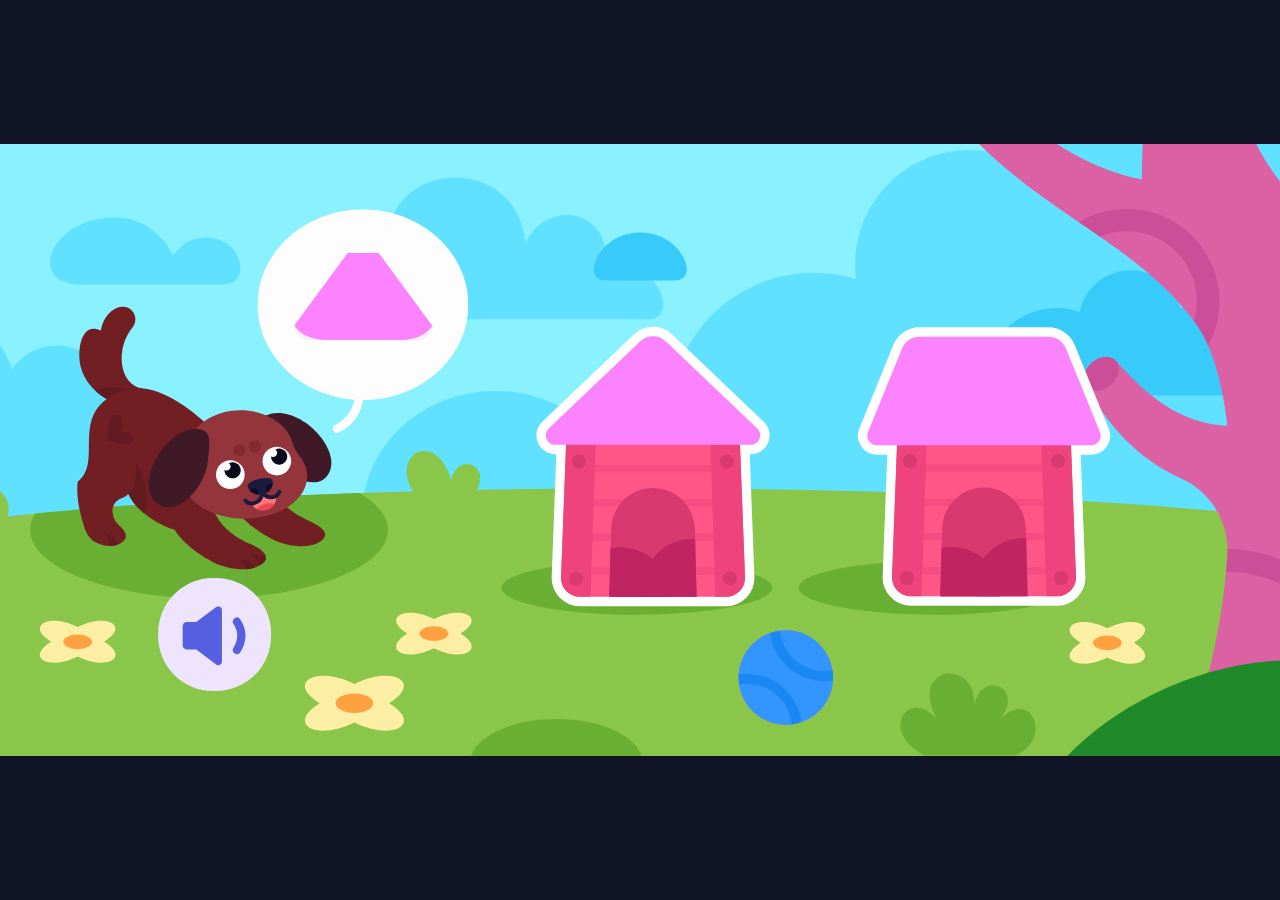
==== index.html @ 15fa67f7 "Add deployable UX prototype" ====
<!doctype html>
<html lang="ru">
  <head>
    <meta charset="UTF-8" />
    <meta name="viewport" content="width=device-width, initial-scale=1.0" />
    <title>KinderGarden UX Prototype</title>
    <link rel="stylesheet" href="./styles.css" />
  </head>
  <body>
    <main class="prototype-page">
      <div class="prototype-stage" aria-label="Задание на сопоставление формы и домика">
        <img class="background-art" src="./assets/background.svg" alt="" draggable="false" />
        <div class="source-well" aria-hidden="true"></div>

        <button class="draggable-shape" type="button" aria-label="Перетащи фигуру к подходящему домику">
          <span></span>
        </button>

        <div class="house house-correct" aria-label="Домик с треугольной крышей">
          <img src="./assets/true-default.svg" alt="" draggable="false" />
        </div>
        <div class="house house-wrong" aria-label="Домик с трапециевидной крышей">
          <img src="./assets/wrong-default.svg" alt="" draggable="false" />
        </div>

        <button class="speaker-button" type="button" aria-label="Прослушать задание ещё раз">
          <img src="./assets/speaker-default.svg" alt="" draggable="false" />
        </button>

        <div class="success-burst" aria-live="polite"></div>
        <audio src="./assets/instruction.mp3" preload="auto"></audio>
      </div>
    </main>
    <script src="./app.js"></script>
  </body>
</html>
---- styles.css ----
:root { --background: #101426; }
* { box-sizing: border-box; }
html, body { min-height: 100%; margin: 0; overflow: hidden; overscroll-behavior: none; }
body { background: var(--background); font-family: Arial, Helvetica, sans-serif; }
button { font: inherit; }
.prototype-page { display: grid; min-height: 100svh; place-items: center; background: #101426; }
.prototype-stage { position: relative; width: min(100vw, calc(100svh * 2.0923077)); aspect-ratio: 1360 / 650; overflow: hidden; user-select: none; touch-action: none; background: #8af1ff; }
.background-art { position: absolute; inset: 0; display: block; width: 100%; height: 100%; pointer-events: none; }
.source-well { position: absolute; z-index: 3; left: 20.125%; top: 10.72%; width: 16.45%; height: 31.07%; border-radius: 50%; background: #fdfdfe; pointer-events: none; }
.draggable-shape { position: absolute; z-index: 8; left: 22.86%; top: 17.8%; width: 11.03%; height: 14.2%; padding: 0; border: 0; background: transparent; cursor: grab; touch-action: none; transition: transform 420ms cubic-bezier(0.2, .88, .2, 1), opacity 240ms ease; }
.draggable-shape span { display: block; width: 100%; height: 100%; border-radius: 24%; background: #fc83ff; clip-path: polygon(39% 0, 61% 0, 100% 86%, 96% 100%, 4% 100%, 0 86%); filter: drop-shadow(0 5px 0 rgb(220 72 231 / 8%)); }
.draggable-shape:hover span { filter: brightness(1.03) drop-shadow(0 8px 12px rgb(113 36 128 / 14%)); }
.draggable-shape:focus-visible { outline: 5px solid rgb(87 95 225 / 70%); outline-offset: 8px; border-radius: 24px; }
.draggable-shape.is-dragging { z-index: 30; cursor: grabbing; transition: none; }
.draggable-shape.is-dragging span { transform: scale(1.04); filter: drop-shadow(0 18px 20px rgb(62 30 95 / 24%)); }
.prototype-stage.is-solved .draggable-shape { opacity: 0; pointer-events: none; }
.house { position: absolute; z-index: 6; top: 29.6%; width: 19.85%; height: 46.15%; pointer-events: none; transition: transform 180ms ease; }
.house img { display: block; width: 100%; height: 100%; pointer-events: none; }
.house-correct { left: 41.1%; }
.house-wrong { left: 66.95%; }
.house.is-hovered { transform: translateY(-1.2%) scale(1.025); }
.house.is-wrong { animation: wrong-shake 560ms ease; }
.speaker-button { position: absolute; z-index: 10; left: 12.35%; top: 70.92%; display: grid; width: 8.83%; aspect-ratio: 1; place-items: center; padding: 0; border: 0; border-radius: 50%; background: transparent; cursor: pointer; }
.speaker-button img { width: 62.5%; height: 62.5%; pointer-events: none; }
.speaker-button:hover { background: rgb(255 255 255 / 15%); }
.speaker-button:focus-visible { outline: 5px solid rgb(87 95 225 / 70%); outline-offset: 3px; }
.speaker-button.is-playing { animation: speaker-wiggle 420ms ease-in-out infinite; }
.speaker-button.is-playing img { width: 80%; height: 80%; }
.success-burst { position: absolute; z-index: 20; left: 44.3%; top: 22%; min-width: 130px; color: white; font-size: clamp(20px, 2.1vw, 38px); font-weight: 800; text-align: center; text-shadow: 0 3px 0 rgb(25 91 101 / 20%); pointer-events: none; opacity: 0; transform: translateY(12px) scale(.7); }
.prototype-stage.is-solved .success-burst { animation: success-pop 1.5s ease forwards; }
@keyframes speaker-wiggle { 0%, 100% { transform: rotate(-3deg) scale(1); } 50% { transform: rotate(3deg) scale(1.035); } }
@keyframes wrong-shake { 0%, 100% { transform: translateX(0); } 20% { transform: translateX(-2.5%); } 40% { transform: translateX(2.5%); } 60% { transform: translateX(-1.6%); } 80% { transform: translateX(1.6%); } }
@keyframes success-pop { 0% { opacity: 0; transform: translateY(12px) scale(.7); } 22%, 70% { opacity: 1; transform: translateY(0) scale(1); } 100% { opacity: 0; transform: translateY(-16px) scale(1.05); } }
@media (max-width: 760px) and (orientation: portrait) {
  .prototype-page::before { position: fixed; z-index: 100; inset: 0; display: grid; place-items: center; padding: 28px; background: #7d8bf5; color: white; font-size: 22px; font-weight: 700; line-height: 1.35; text-align: center; content: "Поверните устройство горизонтально"; }
}
@media (prefers-reduced-motion: reduce) {
  *, *::before, *::after { animation-duration: 1ms !important; animation-iteration-count: 1 !important; transition-duration: 1ms !important; }
}
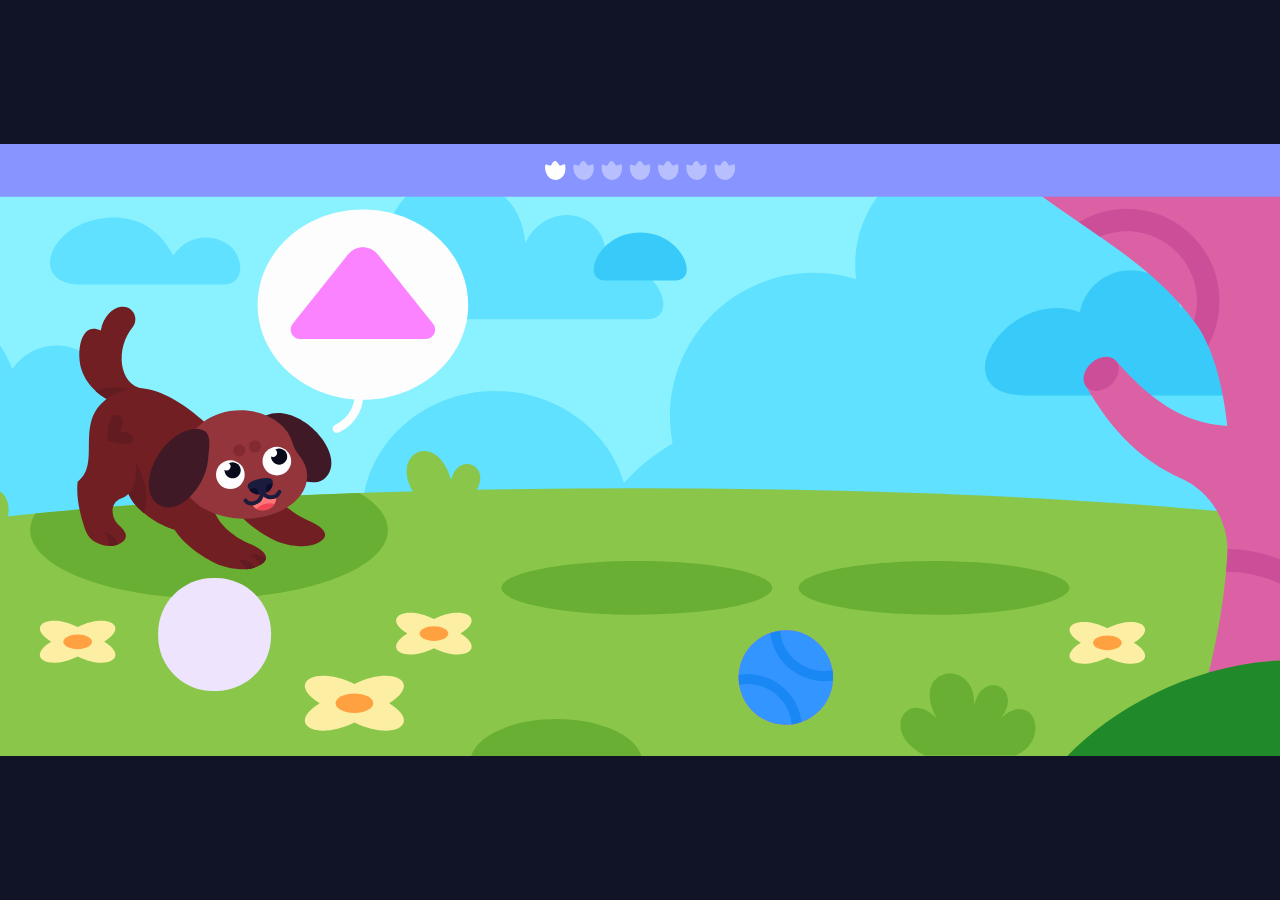
==== commit 2f9bdcbd: "Переделать механику первого задания" ====
--- a/index.html
+++ b/index.html
@@ -1,36 +1,30 @@
 <!doctype html>
 <html lang="ru">
-  <head>
-    <meta charset="UTF-8" />
-    <meta name="viewport" content="width=device-width, initial-scale=1.0" />
-    <title>KinderGarden UX Prototype</title>
-    <link rel="stylesheet" href="./styles.css" />
-  </head>
-  <body>
-    <main class="prototype-page">
-      <div class="prototype-stage" aria-label="Задание на сопоставление формы и домика">
-        <img class="background-art" src="./assets/background.svg" alt="" draggable="false" />
-        <div class="source-well" aria-hidden="true"></div>
+<head>
+  <meta charset="UTF-8">
+  <meta name="viewport" content="width=device-width, initial-scale=1.0">
+  <title>Задание 1</title>
+  <link rel="stylesheet" href="./styles.css">
+</head>
+<body>
+  <main class="prototype-page">
+    <section class="prototype-stage" aria-label="Задание 1">
+      <img class="screen task-screen" src="./assets/task1.svg" alt="" draggable="false">
+      <img class="screen success-screen" src="./assets/task1-success.svg" alt="Задание выполнено верно" draggable="false">
 
-        <button class="draggable-shape" type="button" aria-label="Перетащи фигуру к подходящему домику">
-          <span></span>
-        </button>
+      <button class="answer answer-correct" type="button" aria-label="Выбрать первый домик"></button>
+      <button class="answer answer-wrong" type="button" aria-label="Выбрать второй домик"></button>
+      <button class="control speaker-button" type="button" aria-label="Прослушать задание"></button>
+      <button class="control text-button" type="button" aria-label="Показать текст задания"></button>
 
-        <div class="house house-correct" aria-label="Домик с треугольной крышей">
-          <img src="./assets/true-default.svg" alt="" draggable="false" />
-        </div>
-        <div class="house house-wrong" aria-label="Домик с трапециевидной крышей">
-          <img src="./assets/wrong-default.svg" alt="" draggable="false" />
-        </div>
+      <div class="instruction-text" role="dialog" aria-label="Текст задания" hidden>
+        <img src="./assets/task1-text.svg" alt="Текст задания">
+      </div>
 
-        <button class="speaker-button" type="button" aria-label="Прослушать задание ещё раз">
-          <img src="./assets/speaker-default.svg" alt="" draggable="false" />
-        </button>
-
-        <div class="success-burst" aria-live="polite"></div>
-        <audio src="./assets/instruction.mp3" preload="auto"></audio>
-      </div>
-    </main>
-    <script src="./app.js"></script>
-  </body>
-</html>
+      <audio class="instruction-audio" src="./assets/task1-instruction.mp3" preload="auto"></audio>
+      <audio class="success-audio" src="./assets/task1-success.mp3" preload="auto"></audio>
+    </section>
+  </main>
+  <script src="./app.js"></script>
+</body>
+</html>
--- a/styles.css
+++ b/styles.css
@@ -3,37 +3,31 @@
 html, body { min-height: 100%; margin: 0; overflow: hidden; overscroll-behavior: none; }
 body { background: var(--background); font-family: Arial, Helvetica, sans-serif; }
 button { font: inherit; }
-.prototype-page { display: grid; min-height: 100svh; place-items: center; background: #101426; }
-.prototype-stage { position: relative; width: min(100vw, calc(100svh * 2.0923077)); aspect-ratio: 1360 / 650; overflow: hidden; user-select: none; touch-action: none; background: #8af1ff; }
-.background-art { position: absolute; inset: 0; display: block; width: 100%; height: 100%; pointer-events: none; }
-.source-well { position: absolute; z-index: 3; left: 20.125%; top: 10.72%; width: 16.45%; height: 31.07%; border-radius: 50%; background: #fdfdfe; pointer-events: none; }
-.draggable-shape { position: absolute; z-index: 8; left: 22.86%; top: 17.8%; width: 11.03%; height: 14.2%; padding: 0; border: 0; background: transparent; cursor: grab; touch-action: none; transition: transform 420ms cubic-bezier(0.2, .88, .2, 1), opacity 240ms ease; }
-.draggable-shape span { display: block; width: 100%; height: 100%; border-radius: 24%; background: #fc83ff; clip-path: polygon(39% 0, 61% 0, 100% 86%, 96% 100%, 4% 100%, 0 86%); filter: drop-shadow(0 5px 0 rgb(220 72 231 / 8%)); }
-.draggable-shape:hover span { filter: brightness(1.03) drop-shadow(0 8px 12px rgb(113 36 128 / 14%)); }
-.draggable-shape:focus-visible { outline: 5px solid rgb(87 95 225 / 70%); outline-offset: 8px; border-radius: 24px; }
-.draggable-shape.is-dragging { z-index: 30; cursor: grabbing; transition: none; }
-.draggable-shape.is-dragging span { transform: scale(1.04); filter: drop-shadow(0 18px 20px rgb(62 30 95 / 24%)); }
-.prototype-stage.is-solved .draggable-shape { opacity: 0; pointer-events: none; }
-.house { position: absolute; z-index: 6; top: 29.6%; width: 19.85%; height: 46.15%; pointer-events: none; transition: transform 180ms ease; }
-.house img { display: block; width: 100%; height: 100%; pointer-events: none; }
-.house-correct { left: 41.1%; }
-.house-wrong { left: 66.95%; }
-.house.is-hovered { transform: translateY(-1.2%) scale(1.025); }
-.house.is-wrong { animation: wrong-shake 560ms ease; }
-.speaker-button { position: absolute; z-index: 10; left: 12.35%; top: 70.92%; display: grid; width: 8.83%; aspect-ratio: 1; place-items: center; padding: 0; border: 0; border-radius: 50%; background: transparent; cursor: pointer; }
-.speaker-button img { width: 62.5%; height: 62.5%; pointer-events: none; }
-.speaker-button:hover { background: rgb(255 255 255 / 15%); }
-.speaker-button:focus-visible { outline: 5px solid rgb(87 95 225 / 70%); outline-offset: 3px; }
-.speaker-button.is-playing { animation: speaker-wiggle 420ms ease-in-out infinite; }
-.speaker-button.is-playing img { width: 80%; height: 80%; }
-.success-burst { position: absolute; z-index: 20; left: 44.3%; top: 22%; min-width: 130px; color: white; font-size: clamp(20px, 2.1vw, 38px); font-weight: 800; text-align: center; text-shadow: 0 3px 0 rgb(25 91 101 / 20%); pointer-events: none; opacity: 0; transform: translateY(12px) scale(.7); }
-.prototype-stage.is-solved .success-burst { animation: success-pop 1.5s ease forwards; }
-@keyframes speaker-wiggle { 0%, 100% { transform: rotate(-3deg) scale(1); } 50% { transform: rotate(3deg) scale(1.035); } }
-@keyframes wrong-shake { 0%, 100% { transform: translateX(0); } 20% { transform: translateX(-2.5%); } 40% { transform: translateX(2.5%); } 60% { transform: translateX(-1.6%); } 80% { transform: translateX(1.6%); } }
-@keyframes success-pop { 0% { opacity: 0; transform: translateY(12px) scale(.7); } 22%, 70% { opacity: 1; transform: translateY(0) scale(1); } 100% { opacity: 0; transform: translateY(-16px) scale(1.05); } }
+.prototype-page { display: grid; min-height: 100svh; place-items: center; background: var(--background); }
+.prototype-stage { position: relative; width: min(100vw, calc(100svh * 2.0923077)); aspect-ratio: 1360 / 650; overflow: hidden; user-select: none; background: #8af1ff; }
+.screen { position: absolute; inset: 0; display: block; width: 100%; height: 100%; pointer-events: none; }
+.success-screen { z-index: 30; visibility: hidden; opacity: 0; transition: opacity 180ms ease; }
+.prototype-stage.is-solved .task-screen { visibility: hidden; }
+.prototype-stage.is-solved .success-screen { visibility: visible; opacity: 1; }
+.answer, .control { position: absolute; z-index: 10; padding: 0; border: 0; background: transparent; cursor: pointer; -webkit-tap-highlight-color: transparent; }
+.answer { top: 28%; width: 21%; height: 49%; border-radius: 12%; }
+.answer-correct { left: 40.3%; }
+.answer-wrong { left: 66%; }
+.answer:hover { background: rgb(255 255 255 / 5%); }
+.answer:focus-visible, .control:focus-visible { outline: 5px solid rgb(87 95 225 / 75%); outline-offset: 2px; }
+.answer-wrong.is-wrong { animation: wrong-shake 420ms ease; }
+.control { top: 69%; width: 9.5%; aspect-ratio: 1; border-radius: 50%; }
+.speaker-button { left: 11.8%; }
+.text-button { left: 21.4%; }
+.speaker-button.is-playing { animation: speaker-wiggle 380ms ease-in-out infinite; }
+.instruction-text { position: absolute; z-index: 20; left: 21%; top: 57%; width: 38%; pointer-events: none; filter: drop-shadow(0 10px 18px rgb(40 44 88 / 18%)); }
+.instruction-text img { display: block; width: 100%; height: auto; }
+.prototype-stage.is-solved .answer, .prototype-stage.is-solved .control, .prototype-stage.is-solved .instruction-text { display: none; }
+@keyframes speaker-wiggle { 0%,100% { transform: rotate(-3deg) scale(1); } 50% { transform: rotate(3deg) scale(1.04); } }
+@keyframes wrong-shake { 0%,100% { transform: translateX(0); } 25% { transform: translateX(-2.5%); } 50% { transform: translateX(2.5%); } 75% { transform: translateX(-1.2%); } }
 @media (max-width: 760px) and (orientation: portrait) {
   .prototype-page::before { position: fixed; z-index: 100; inset: 0; display: grid; place-items: center; padding: 28px; background: #7d8bf5; color: white; font-size: 22px; font-weight: 700; line-height: 1.35; text-align: center; content: "Поверните устройство горизонтально"; }
 }
 @media (prefers-reduced-motion: reduce) {
   *, *::before, *::after { animation-duration: 1ms !important; animation-iteration-count: 1 !important; transition-duration: 1ms !important; }
-}
+}
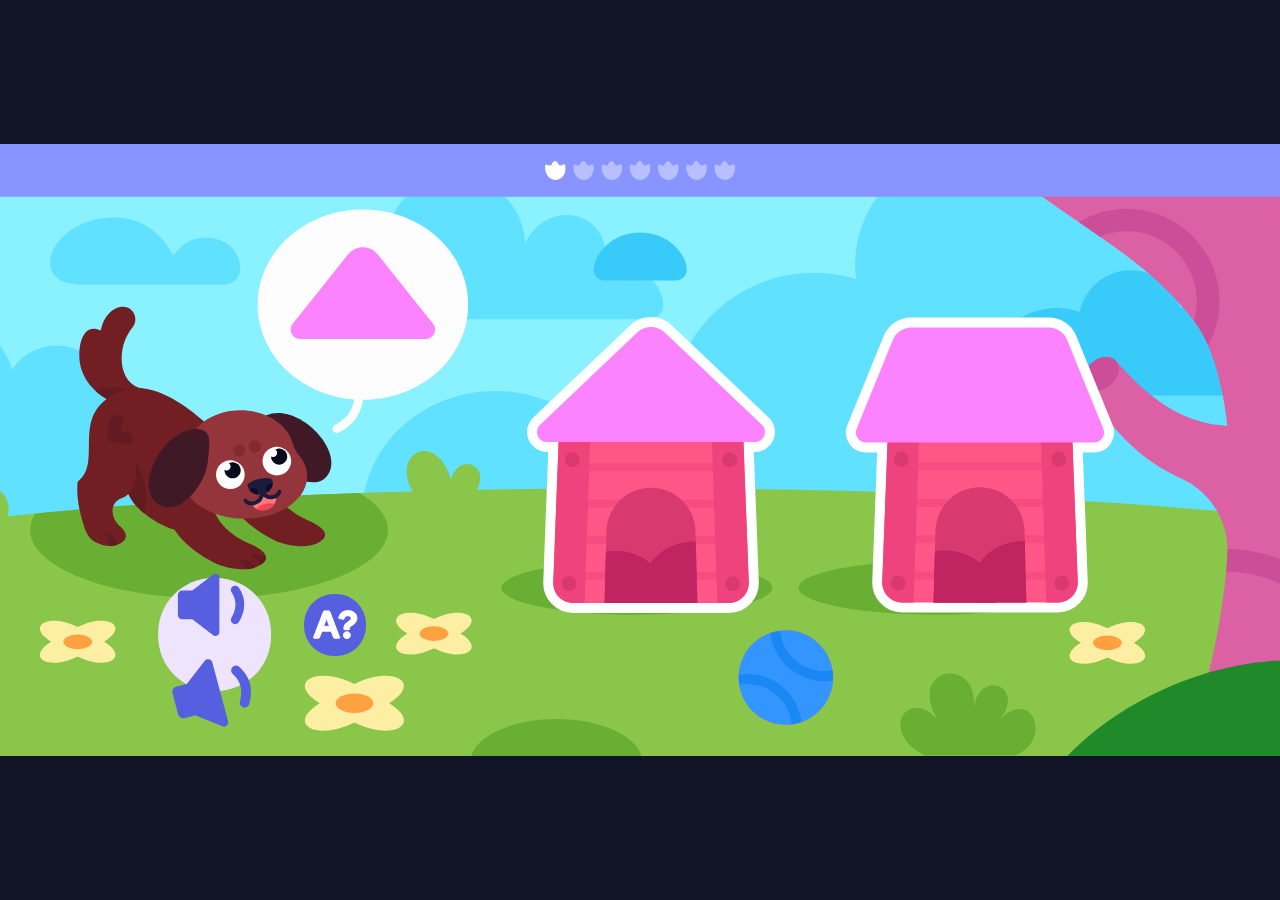
==== commit 58c9d2ae: "Show task 1 clickable elements" ====
--- a/index.html
+++ b/index.html
@@ -12,10 +12,19 @@
       <img class="screen task-screen" src="./assets/task1.svg" alt="" draggable="false">
       <img class="screen success-screen" src="./assets/task1-success.svg" alt="Задание выполнено верно" draggable="false">
 
-      <button class="answer answer-correct" type="button" aria-label="Выбрать первый домик"></button>
-      <button class="answer answer-wrong" type="button" aria-label="Выбрать второй домик"></button>
-      <button class="control speaker-button" type="button" aria-label="Прослушать задание"></button>
-      <button class="control text-button" type="button" aria-label="Показать текст задания"></button>
+      <button class="answer answer-correct" type="button" aria-label="Выбрать первый домик">
+        <img src="./assets/task1-answer-correct.svg" alt="" draggable="false">
+      </button>
+      <button class="answer answer-wrong" type="button" aria-label="Выбрать второй домик">
+        <img src="./assets/task1-answer-wrong.svg" alt="" draggable="false">
+      </button>
+      <button class="control speaker-button" type="button" aria-label="Прослушать задание">
+        <img class="speaker-default" src="./assets/speaker-default.svg" alt="" draggable="false">
+        <img class="speaker-playing" src="./assets/speaker-playing.svg" alt="" draggable="false">
+      </button>
+      <button class="control text-button" type="button" aria-label="Показать текст задания" aria-expanded="false">
+        <img src="./assets/text-icon.svg" alt="" draggable="false">
+      </button>
 
       <div class="instruction-text" role="dialog" aria-label="Текст задания" hidden>
         <img src="./assets/task1-text.svg" alt="Текст задания">
@@ -27,4 +36,4 @@
   </main>
   <script src="./app.js"></script>
 </body>
-</html>+</html>
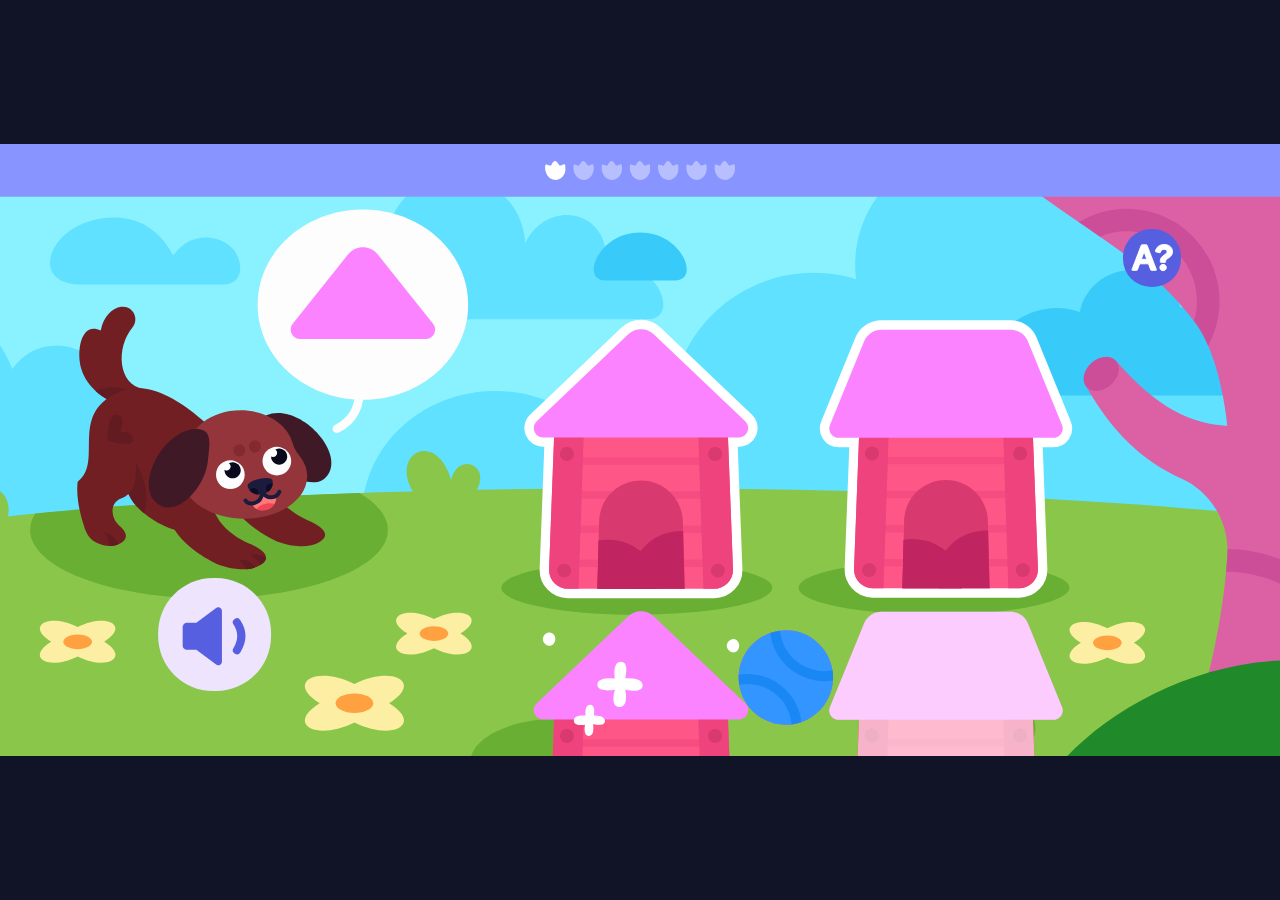
==== commit 7b4e446f: "Use designed states for all task 1 controls" ====
--- a/index.html
+++ b/index.html
@@ -13,10 +13,12 @@
       <img class="screen success-screen" src="./assets/task1-success.svg" alt="Задание выполнено верно" draggable="false">
 
       <button class="answer answer-correct" type="button" aria-label="Выбрать первый домик">
-        <img src="./assets/task1-answer-correct.svg" alt="" draggable="false">
+        <img class="answer-default" src="./assets/task1-answer-correct.svg" alt="" draggable="false">
+        <img class="answer-feedback" src="./assets/task1-answer-correct-success.svg" alt="" draggable="false">
       </button>
       <button class="answer answer-wrong" type="button" aria-label="Выбрать второй домик">
-        <img src="./assets/task1-answer-wrong.svg" alt="" draggable="false">
+        <img class="answer-default" src="./assets/task1-answer-wrong.svg" alt="" draggable="false">
+        <img class="answer-feedback" src="./assets/task1-answer-wrong-success.svg" alt="" draggable="false">
       </button>
       <button class="control speaker-button" type="button" aria-label="Прослушать задание">
         <img class="speaker-default" src="./assets/speaker-default.svg" alt="" draggable="false">
--- a/styles.css
+++ b/styles.css
@@ -9,20 +9,28 @@
 .success-screen { z-index: 30; visibility: hidden; opacity: 0; transition: opacity 180ms ease; }
 .prototype-stage.is-solved .task-screen { visibility: hidden; }
 .prototype-stage.is-solved .success-screen { visibility: visible; opacity: 1; }
+
 .answer, .control { position: absolute; z-index: 10; padding: 0; border: 0; background: transparent; cursor: pointer; -webkit-tap-highlight-color: transparent; }
-.answer { top: 28%; width: 21%; height: 49%; border-radius: 12%; }
-.answer-correct { left: 40.3%; }
-.answer-wrong { left: 66%; }
-.answer:hover { background: rgb(255 255 255 / 5%); }
-.answer:focus-visible, .control:focus-visible { outline: 5px solid rgb(87 95 225 / 75%); outline-offset: 2px; }
+.answer img, .control img { display: block; width: 100%; height: 100%; object-fit: contain; pointer-events: none; }
+.answer { top: 28.4%; width: 19.85%; height: 46.15%; }
+.answer-correct { left: 40.15%; }
+.answer-wrong { left: 64%; }
+.answer:hover { filter: brightness(1.03); }
+.answer:focus-visible, .control:focus-visible { outline: 5px solid rgb(87 95 225 / 75%); outline-offset: 4px; }
 .answer-wrong.is-wrong { animation: wrong-shake 420ms ease; }
-.control { top: 69%; width: 9.5%; aspect-ratio: 1; border-radius: 50%; }
-.speaker-button { left: 11.8%; }
-.text-button { left: 21.4%; }
+
+.control { aspect-ratio: 1; border-radius: 50%; }
+.speaker-button { left: 14.01%; top: 74.46%; width: 5.52%; }
+.text-button { left: 87.72%; top: 13.85%; width: 4.56%; }
+.speaker-playing { display: none !important; }
+.speaker-button.is-playing .speaker-default { display: none; }
+.speaker-button.is-playing .speaker-playing { display: block !important; }
 .speaker-button.is-playing { animation: speaker-wiggle 380ms ease-in-out infinite; }
-.instruction-text { position: absolute; z-index: 20; left: 21%; top: 57%; width: 38%; pointer-events: none; filter: drop-shadow(0 10px 18px rgb(40 44 88 / 18%)); }
+
+.instruction-text { position: absolute; z-index: 20; left: 57.13%; top: 13.85%; width: 35.29%; pointer-events: none; filter: drop-shadow(0 10px 18px rgb(40 44 88 / 18%)); }
 .instruction-text img { display: block; width: 100%; height: auto; }
 .prototype-stage.is-solved .answer, .prototype-stage.is-solved .control, .prototype-stage.is-solved .instruction-text { display: none; }
+
 @keyframes speaker-wiggle { 0%,100% { transform: rotate(-3deg) scale(1); } 50% { transform: rotate(3deg) scale(1.04); } }
 @keyframes wrong-shake { 0%,100% { transform: translateX(0); } 25% { transform: translateX(-2.5%); } 50% { transform: translateX(2.5%); } 75% { transform: translateX(-1.2%); } }
 @media (max-width: 760px) and (orientation: portrait) {
@@ -30,4 +38,4 @@
 }
 @media (prefers-reduced-motion: reduce) {
   *, *::before, *::after { animation-duration: 1ms !important; animation-iteration-count: 1 !important; transition-duration: 1ms !important; }
-}+}
